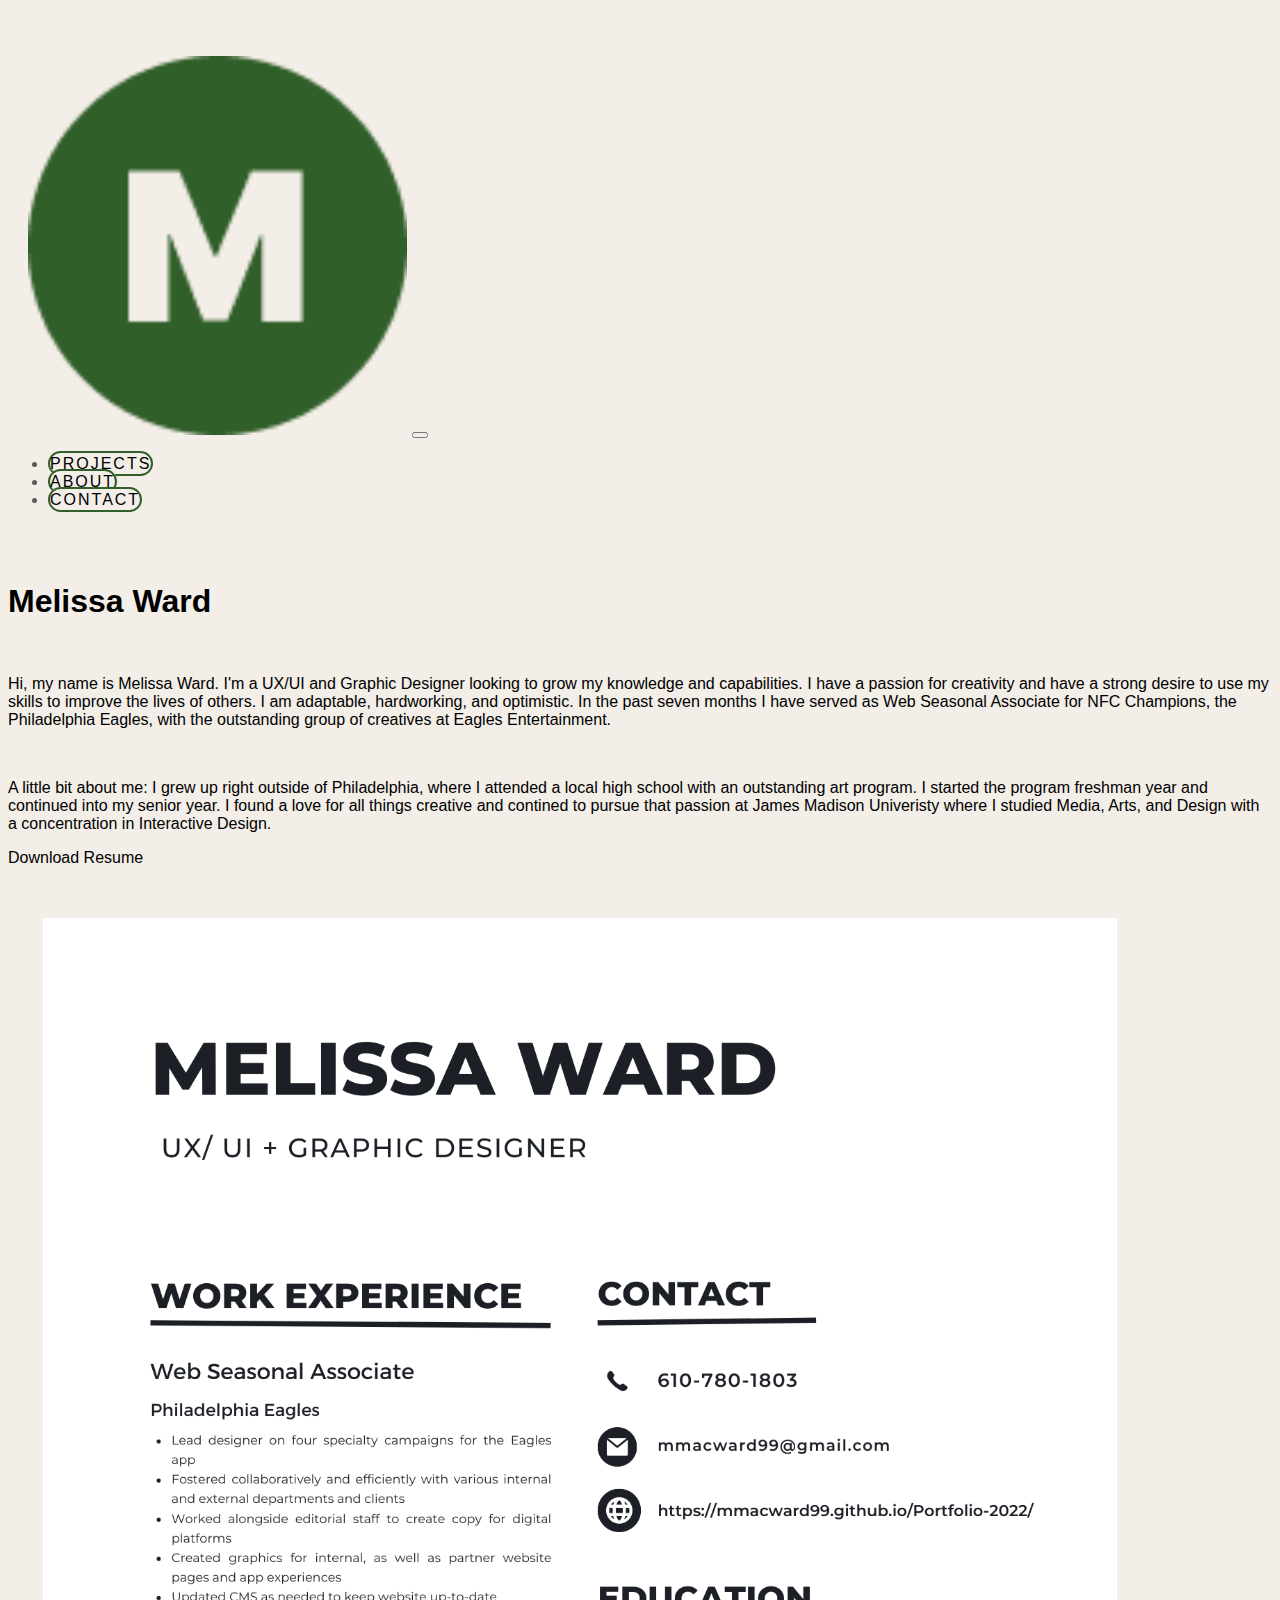
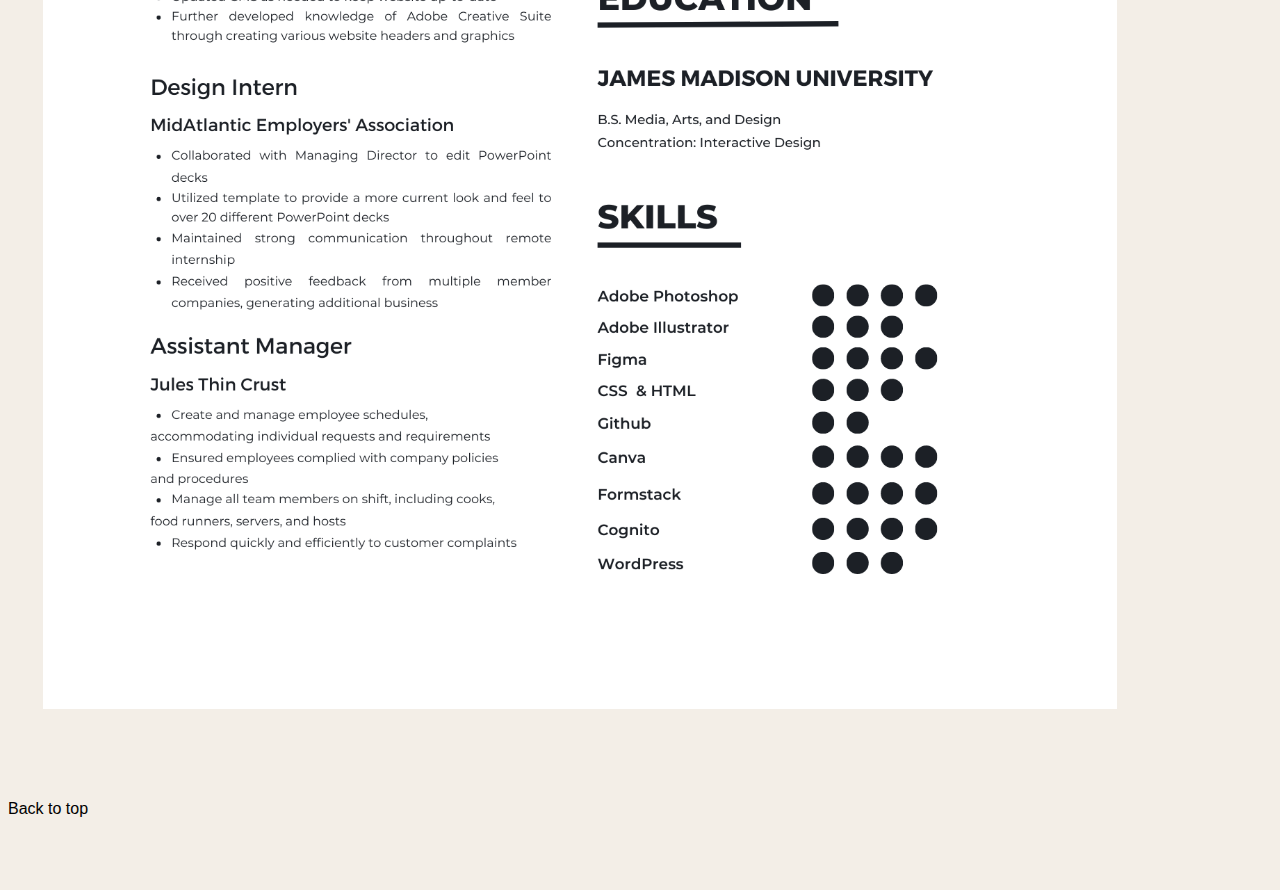
==== about.html @ e7a7a316 "files" ====
<!doctype html>
<html lang="en">
  <head>
    <meta charset="utf-8">
    <meta name="viewport" content="width=device-width, initial-scale=1">
    <meta name="description" content="">
    <meta name="author" content="Mark Otto, Jacob Thornton, and Bootstrap contributors">
    <meta name="generator" content="Hugo 0.84.0">
    <title>About</title>
    <link rel="icon" type="image/png" href="images/Logo.png">
    <link rel="canonical" href="https://getbootstrap.com/docs/5.0/examples/carousel/">

    

    <!-- Bootstrap core CSS -->
    <link href="https://cdn.jsdelivr.net/npm/bootstrap@5.2.2/dist/css/bootstrap.min.css" rel="stylesheet" integrity="sha384-Zenh87qX5JnK2Jl0vWa8Ck2rdkQ2Bzep5IDxbcnCeuOxjzrPF/et3URy9Bv1WTRi" crossorigin="anonymous">
    <style>
      .bd-placeholder-img {
        font-size: 1.125rem;
        text-anchor: middle;
        -webkit-user-select: none;
        -moz-user-select: none;
        user-select: none;
      }

      @media (min-width: 768px) {
        .bd-placeholder-img-lg {
          font-size: 3.5rem;
        }
      }
    </style>

    
    <!-- Custom styles for this template -->
    <link href="./css/carousel.css" rel="stylesheet">
    <link href="./css/carousel.rtl.css" rel="stylesheet">
    <link href="./css/style.css" rel="stylesheet">
  </head>
  <body>
    
    <header>
        <nav class="navbar navbar-expand-md fixed-top">
          <div class="container-fluid">
            <a class="navbar-brand" href="index.html"><img class="logo" src="./images/Logo.png" alt="Logo" width="30%"></a>
            <button class="navbar-toggler" type="button" data-bs-toggle="collapse" data-bs-target="#navbarCollapse" aria-controls="navbarCollapse" aria-expanded="false" aria-label="Toggle navigation">
              <span class="navbar-toggler-icon"></span>
            </button>
            <div class="collapse navbar-collapse" id="navbarCollapse">
              <ul class="navbar-nav me-auto mb-2 mb-md-0">
                <li class="nav-item">
                  <a class="nav-link" aria-current="page" href="index.html">PROJECTS</a>
                </li>
                <li class="nav-item">
                  <a class="nav-link" href="about.html">ABOUT</a>
                </li>
                <li class="nav-item">
                  <a class="nav-link" href="index.html" tabindex="-1" aria-disabled="true">CONTACT</a>
                </li>
              </ul>
            </div>
          </div>
        </nav>
      </header>

<main class="fade-in">

  <!-- About Section
  ================================================== -->
  <!-- Wrap the rest of the page in another container to center all the content. -->

  <div class="container about">
<div class="row">
    <div class="col-lg-12">
        <br>
        <br>
        <h1>Melissa Ward</h1>
        <br>
        <p>Hi, my name is Melissa Ward. I'm a UX/UI and Graphic Designer looking to grow my knowledge and capabilities. I have a passion for creativity and have a strong desire to use my skills to improve the lives of others. I am adaptable, hardworking, and optimistic. In the past seven months I have served as Web Seasonal Associate for NFC Champions, the Philadelphia Eagles, with the outstanding group of creatives at Eagles Entertainment.</p>
        <br>
        <p>A little bit about me: I grew up right outside of Philadelphia, where I attended a local high school with an outstanding art program. I started the program freshman year and continued into my senior year. I found a love for all things creative and contined to pursue that passion at James Madison Univeristy where I studied Media, Arts, and Design with a concentration in Interactive Design.</p>
    </div> <!-- end column -->
</div> <!-- end row -->

<div class="row">
    <div class="download">
        <p><a href="documents/resume_2_7.pdf" download="melissa_ward">Download Resume<i class="fa-solid fa-circle-down"></i></a></p>
      </div> <!--end download-->
    <div class="col-lg-12">
        <img class="resume" src="./images/melissa_white_resume.png" alt="Resume" width="85%">
    </div> <!-- end column -->
</div> <!-- end row -->
<br>
<br>
    
  </div><!-- /.container -->


  <!-- FOOTER -->
  <footer class="container">
    <p class="float-end"><a href="#">Back to top</a></p>
  </footer>
</main>


    <script src="../assets/dist/js/bootstrap.bundle.min.js"></script>
    <script src="./js/main.js"></script>

      
  </body>
</html>
---- css/carousel.css ----
/* GLOBAL STYLES
-------------------------------------------------- */
/* Padding below the footer and lighter body text */

body {
  padding-top: 3rem;
  padding-bottom: 3rem;
  color: #5a5a5a;
}


/* CUSTOMIZE THE CAROUSEL
-------------------------------------------------- */

/* Carousel base class */
.carousel {
  margin-bottom: 4rem;
}
/* Since positioning the image, we need to help out the caption */
.carousel-caption {
  bottom: 3rem;
  z-index: 10;
}

/* Declare heights because of positioning of img element */
.carousel-item {
  height: 32rem;
}
.carousel-item > img {
  position: absolute;
  top: 0;
  left: 0;
  min-width: 100%;
  height: 32rem;
}


/* MARKETING CONTENT
-------------------------------------------------- */

/* Center align the text within the three columns below the carousel */
.marketing .col-lg-4 {
  margin-bottom: 1.5rem;
  text-align: center;
}
.marketing h2 {
  font-weight: 400;
}
/* rtl:begin:ignore */
.marketing .col-lg-4 p {
  margin-right: .75rem;
  margin-left: .75rem;
}
/* rtl:end:ignore */


/* Featurettes
------------------------- */

.featurette-divider {
  margin: 5rem 0; /* Space out the Bootstrap <hr> more */
}

/* Thin out the marketing headings */
.featurette-heading {
  font-weight: 300;
  line-height: 1;
  /* rtl:remove */
  letter-spacing: -.05rem;
}


/* RESPONSIVE CSS
-------------------------------------------------- */

@media (min-width: 40em) {
  /* Bump up size of carousel content */
  .carousel-caption p {
    margin-bottom: 1.25rem;
    font-size: 1.25rem;
    line-height: 1.4;
  }

  .featurette-heading {
    font-size: 50px;
  }
}

@media (min-width: 62em) {
  .featurette-heading {
    margin-top: 7rem;
  }
}
---- css/carousel.rtl.css ----
/* GLOBAL STYLES
-------------------------------------------------- */
/* Padding below the footer and lighter body text */

body {
  padding-top: 3rem;
  padding-bottom: 3rem;
  color: #5a5a5a;
}


/* CUSTOMIZE THE CAROUSEL
-------------------------------------------------- */

/* Carousel base class */
.carousel {
  margin-bottom: 4rem;
}
/* Since positioning the image, we need to help out the caption */
.carousel-caption {
  bottom: 3rem;
  z-index: 10;
}

/* Declare heights because of positioning of img element */
.carousel-item {
  height: 32rem;
}
.carousel-item > img {
  position: absolute;
  top: 0;
  right: 0;
  min-width: 100%;
  height: 32rem;
}


/* MARKETING CONTENT
-------------------------------------------------- */

/* Center align the text within the three columns below the carousel */
.marketing .col-lg-4 {
  margin-bottom: 1.5rem;
  text-align: center;
}
.marketing h2 {
  font-weight: 400;
}
.marketing .col-lg-4 p {
  margin-right: .75rem;
  margin-left: .75rem;
}


/* Featurettes
------------------------- */

.featurette-divider {
  margin: 5rem 0; /* Space out the Bootstrap <hr> more */
}

/* Thin out the marketing headings */
.featurette-heading {
  font-weight: 300;
  line-height: 1;
}


/* RESPONSIVE CSS
-------------------------------------------------- */

@media (min-width: 40em) {
  /* Bump up size of carousel content */
  .carousel-caption p {
    margin-bottom: 1.25rem;
    font-size: 1.25rem;
    line-height: 1.4;
  }

  .featurette-heading {
    font-size: 50px;
  }
}

@media (min-width: 62em) {
  .featurette-heading {
    margin-top: 7rem;
  }
}
---- css/style.css ----
a:link {
  color: #000000;
}

a {
  color: #000000;
  text-decoration: none;
}

a:hover {
  color: #254F7B;
}

.navbar {
  background-color: #F3EEE7;
  font-family: "Plus Jakarta Sans", sans-serif;
}

.nav-link:hover {
  background-color: #315F2A;
  color: #F3EEE7;
  border-width: 2px;
}

.nav-link {
  border: solid;
  border-color: #315F2A;
  border-width: 2px;
  border-radius: 30px;
  padding-top: 2px;
  padding-bottom: 2px;
  letter-spacing: 2px;
  background-color: #F3EEE7;
  color: #315F2A;
}

main {
  background-color: #F3EEE7;
  color: #000000;
  font-family: "Plus Jakarta Sans", sans-serif;
}

body {
  background-color: #F3EEE7;
}

li {
  margin-right: 100px;
}

.logo {
  margin-left: 20px;
}

.skill {
  letter-spacing: 5px;
  text-decoration: none;
  font-weight: 400;
}

.title {
  color: #BC403A;
}

.arrow {
  margin-top: 50px;
  text-align: center;
}

.resume {
  align-items: center;
  padding: 35px;
}

.download {
  text-align: left;
}

.box {
  background-color: #BC403A;
  width: 100%;
  padding: 25px;
  color: #F3EEE7;
  text-align: left;
}

.landing {
  text-align: center;
  padding-bottom: 35px;
  color: #254F7B;
}

p {
  font-weight: 200;
}

h1 {
  font-weight: 600;
}

h3 {
  font-weight: 600;
}

.fade-in {
  -webkit-animation: fade-in 1s cubic-bezier(0.39, 0.575, 0.565, 1) both;
  animation: fade-in 1s cubic-bezier(0.39, 0.575, 0.565, 1) both;
}

@-webkit-keyframes fade-in {
  0% {
    opacity: 0;
  }
  100% {
    opacity: 1;
  }
}
@keyframes fade-in {
  0% {
    opacity: 0;
  }
  100% {
    opacity: 1;
  }
}
.arrow {
  -webkit-animation-play-state: running;
          animation-play-state: running;
}/*# sourceMappingURL=style.css.map */
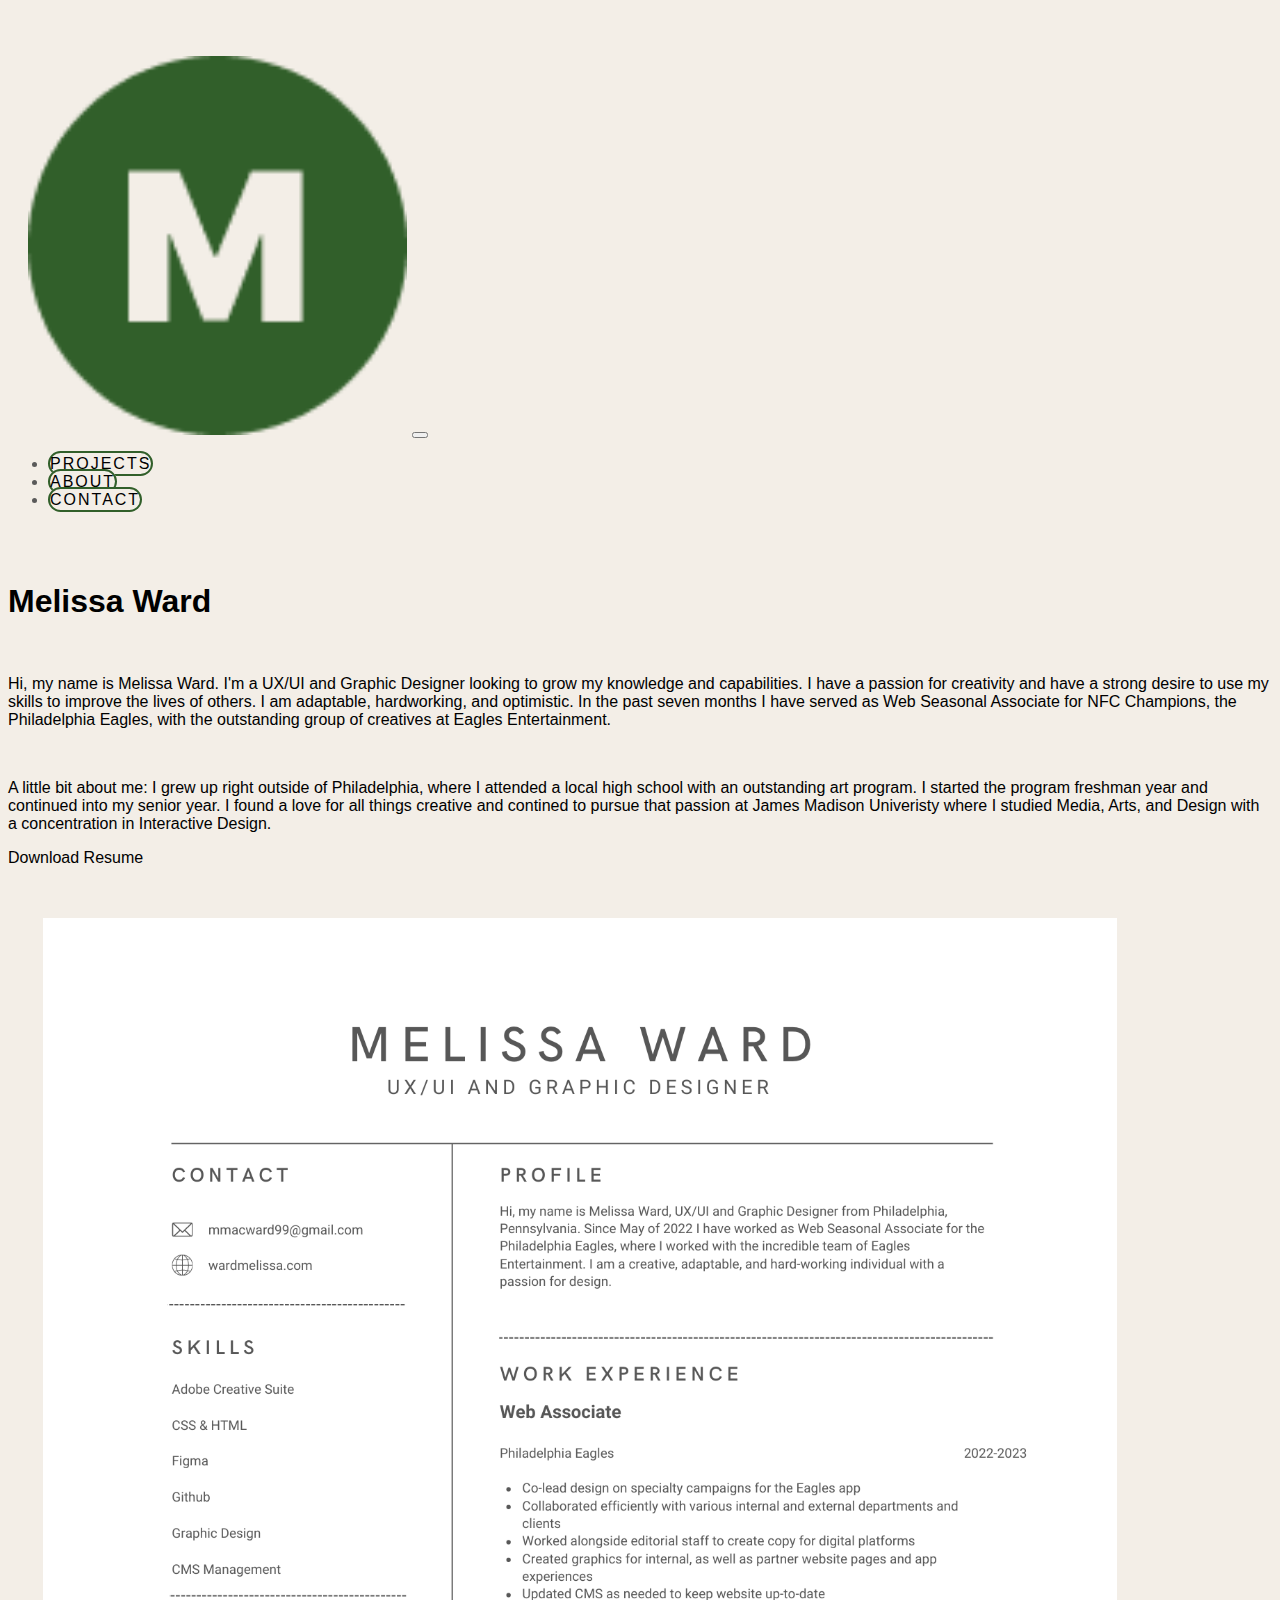
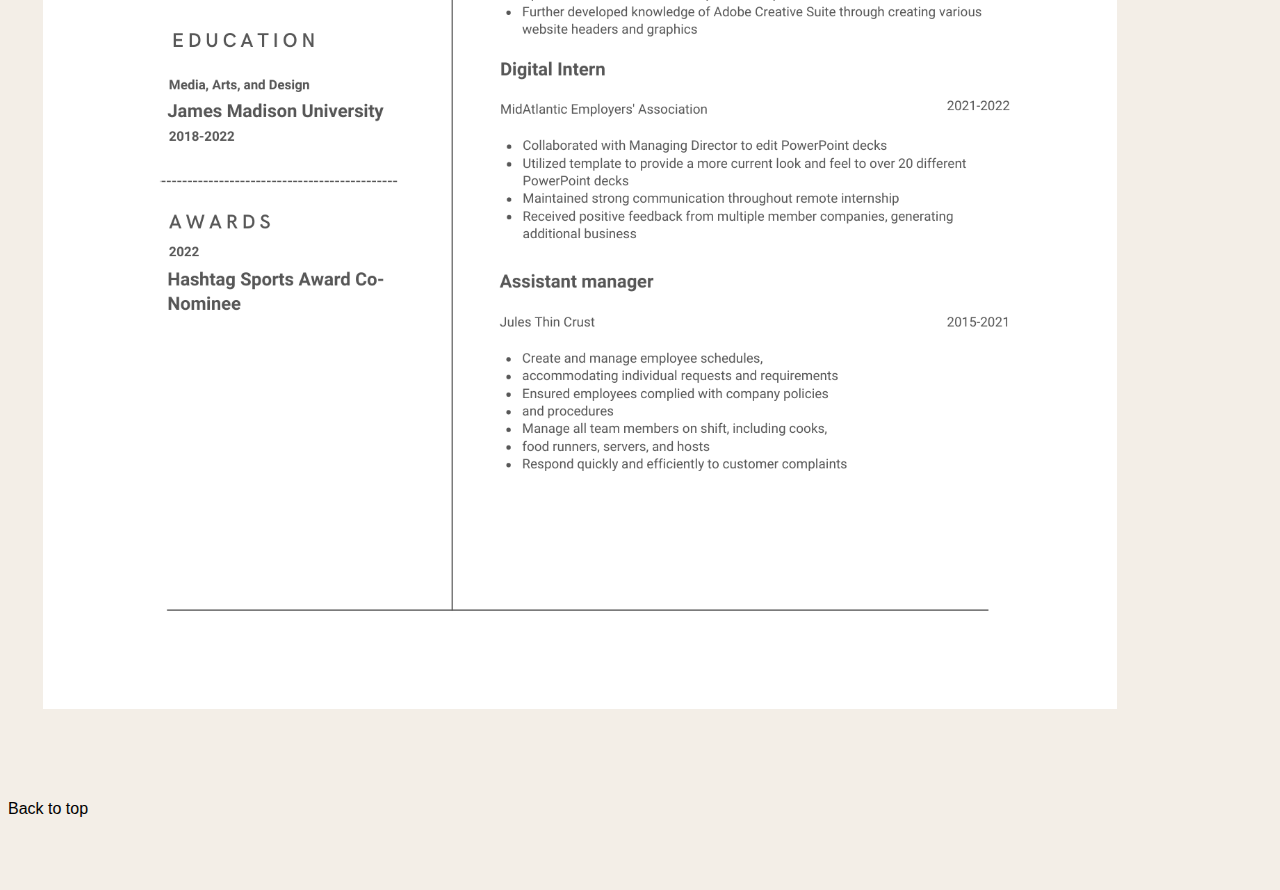
==== commit 358ea94e: "resume" ====
--- a/about.html
+++ b/about.html
@@ -83,10 +83,10 @@
 
 <div class="row">
     <div class="download">
-        <p><a href="documents/resume_2_7.pdf" download="melissa_ward">Download Resume<i class="fa-solid fa-circle-down"></i></a></p>
+        <p><a href="documents/resume.pdf" download="melissa_ward">Download Resume<i class="fa-solid fa-circle-down"></i></a></p>
       </div> <!--end download-->
     <div class="col-lg-12">
-        <img class="resume" src="./images/melissa_white_resume.png" alt="Resume" width="85%">
+        <img class="resume" src="./images/resume.png" alt="Resume" width="85%">
     </div> <!-- end column -->
 </div> <!-- end row -->
 <br>
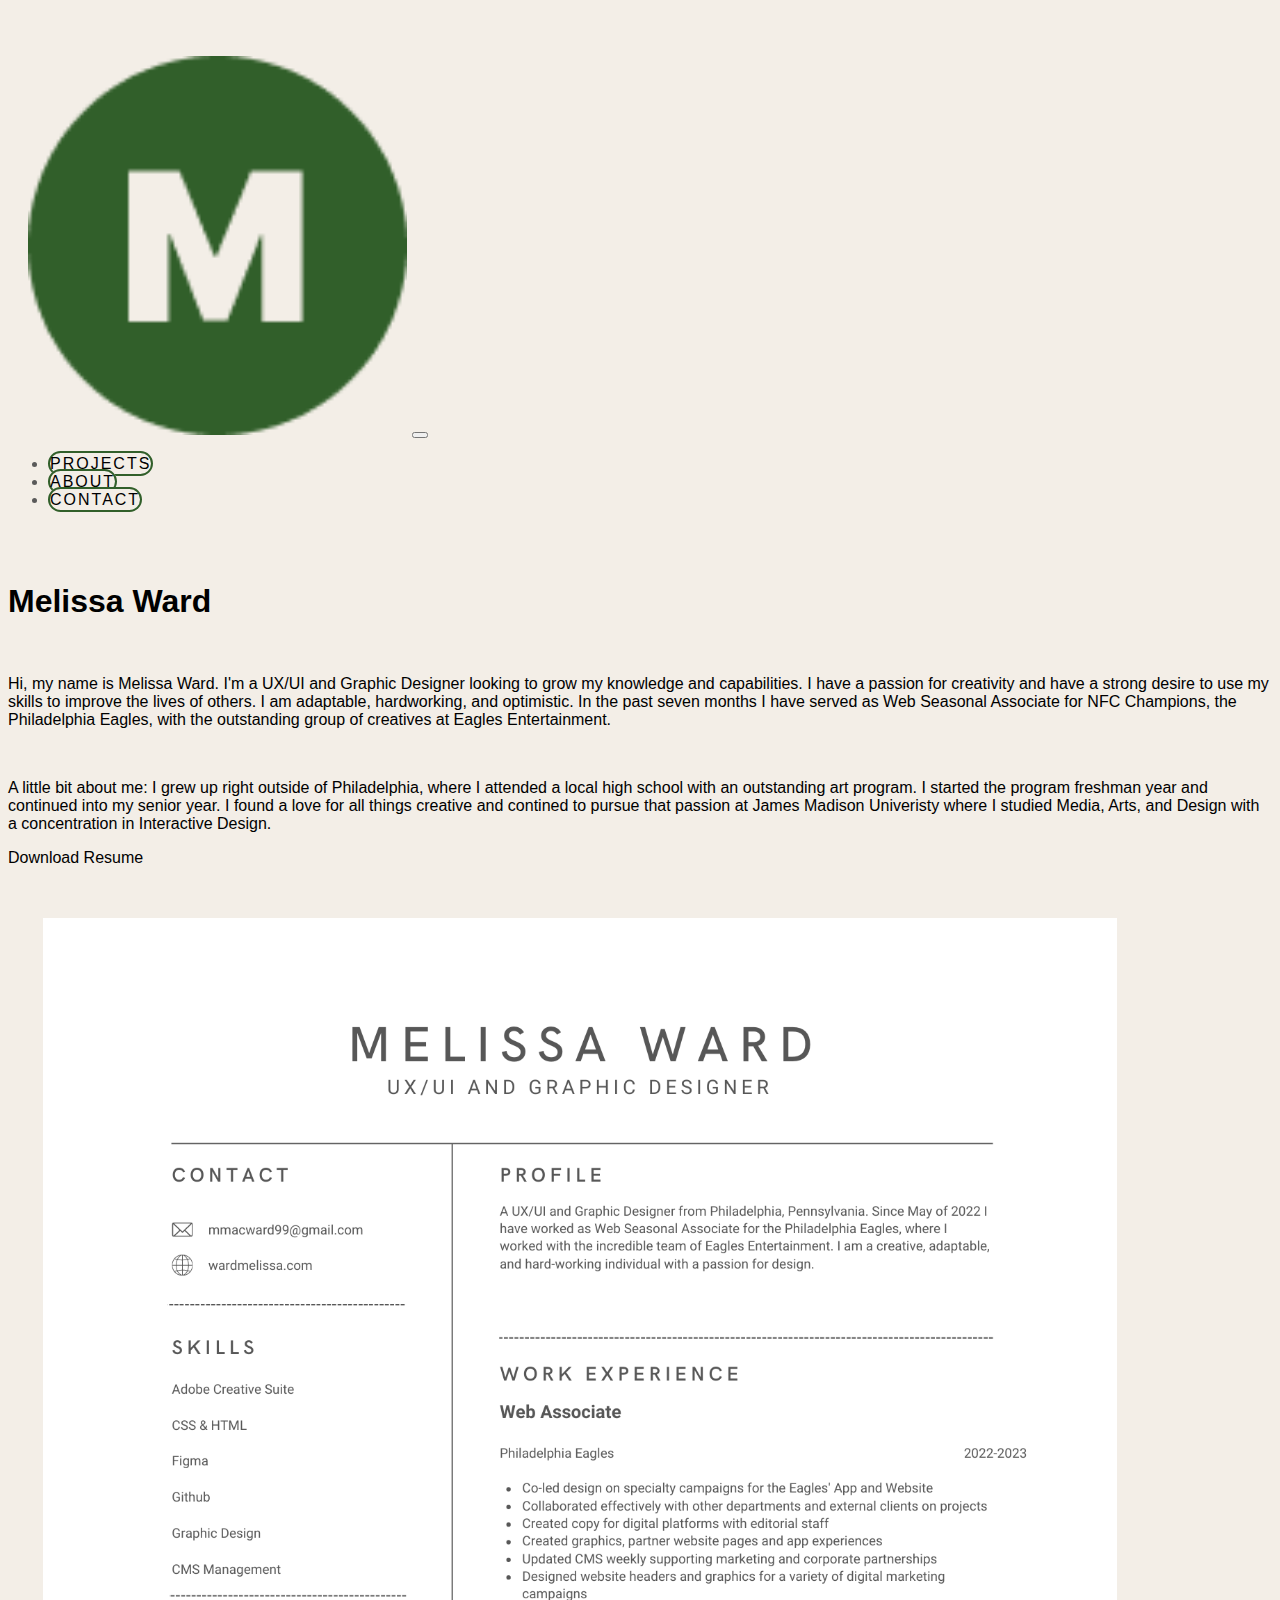
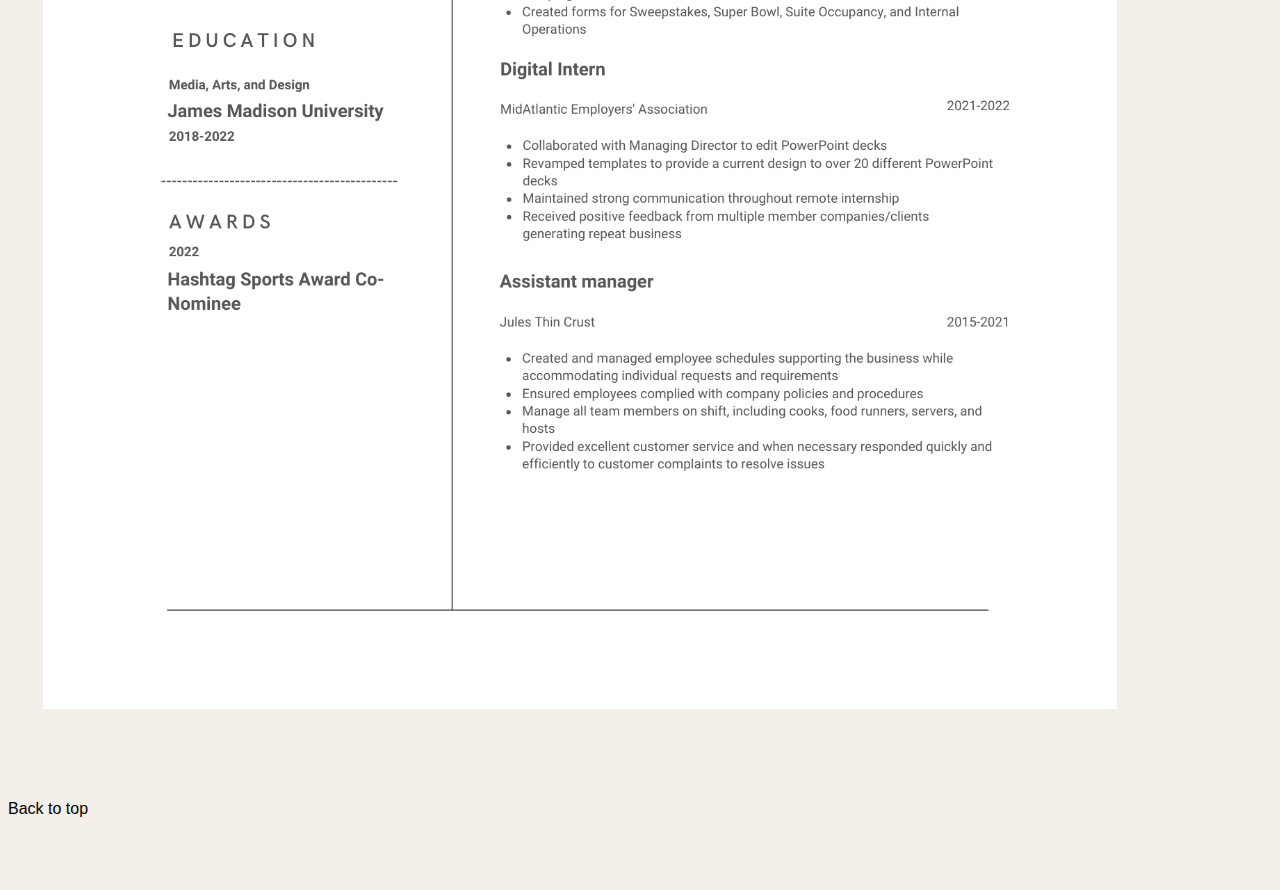
==== commit d73722fa: "resume edited" ====
--- a/about.html
+++ b/about.html
@@ -83,10 +83,10 @@
 
 <div class="row">
     <div class="download">
-        <p><a href="documents/resume.pdf" download="melissa_ward">Download Resume<i class="fa-solid fa-circle-down"></i></a></p>
+        <p><a href="documents/Melissa Ward Resume 23.pdf" download="melissa_ward">Download Resume<i class="fa-solid fa-circle-down"></i></a></p>
       </div> <!--end download-->
     <div class="col-lg-12">
-        <img class="resume" src="./images/resume.png" alt="Resume" width="85%">
+        <img class="resume" src="./images/Melissa Ward Resume 23.png" alt="Resume" width="85%">
     </div> <!-- end column -->
 </div> <!-- end row -->
 <br>
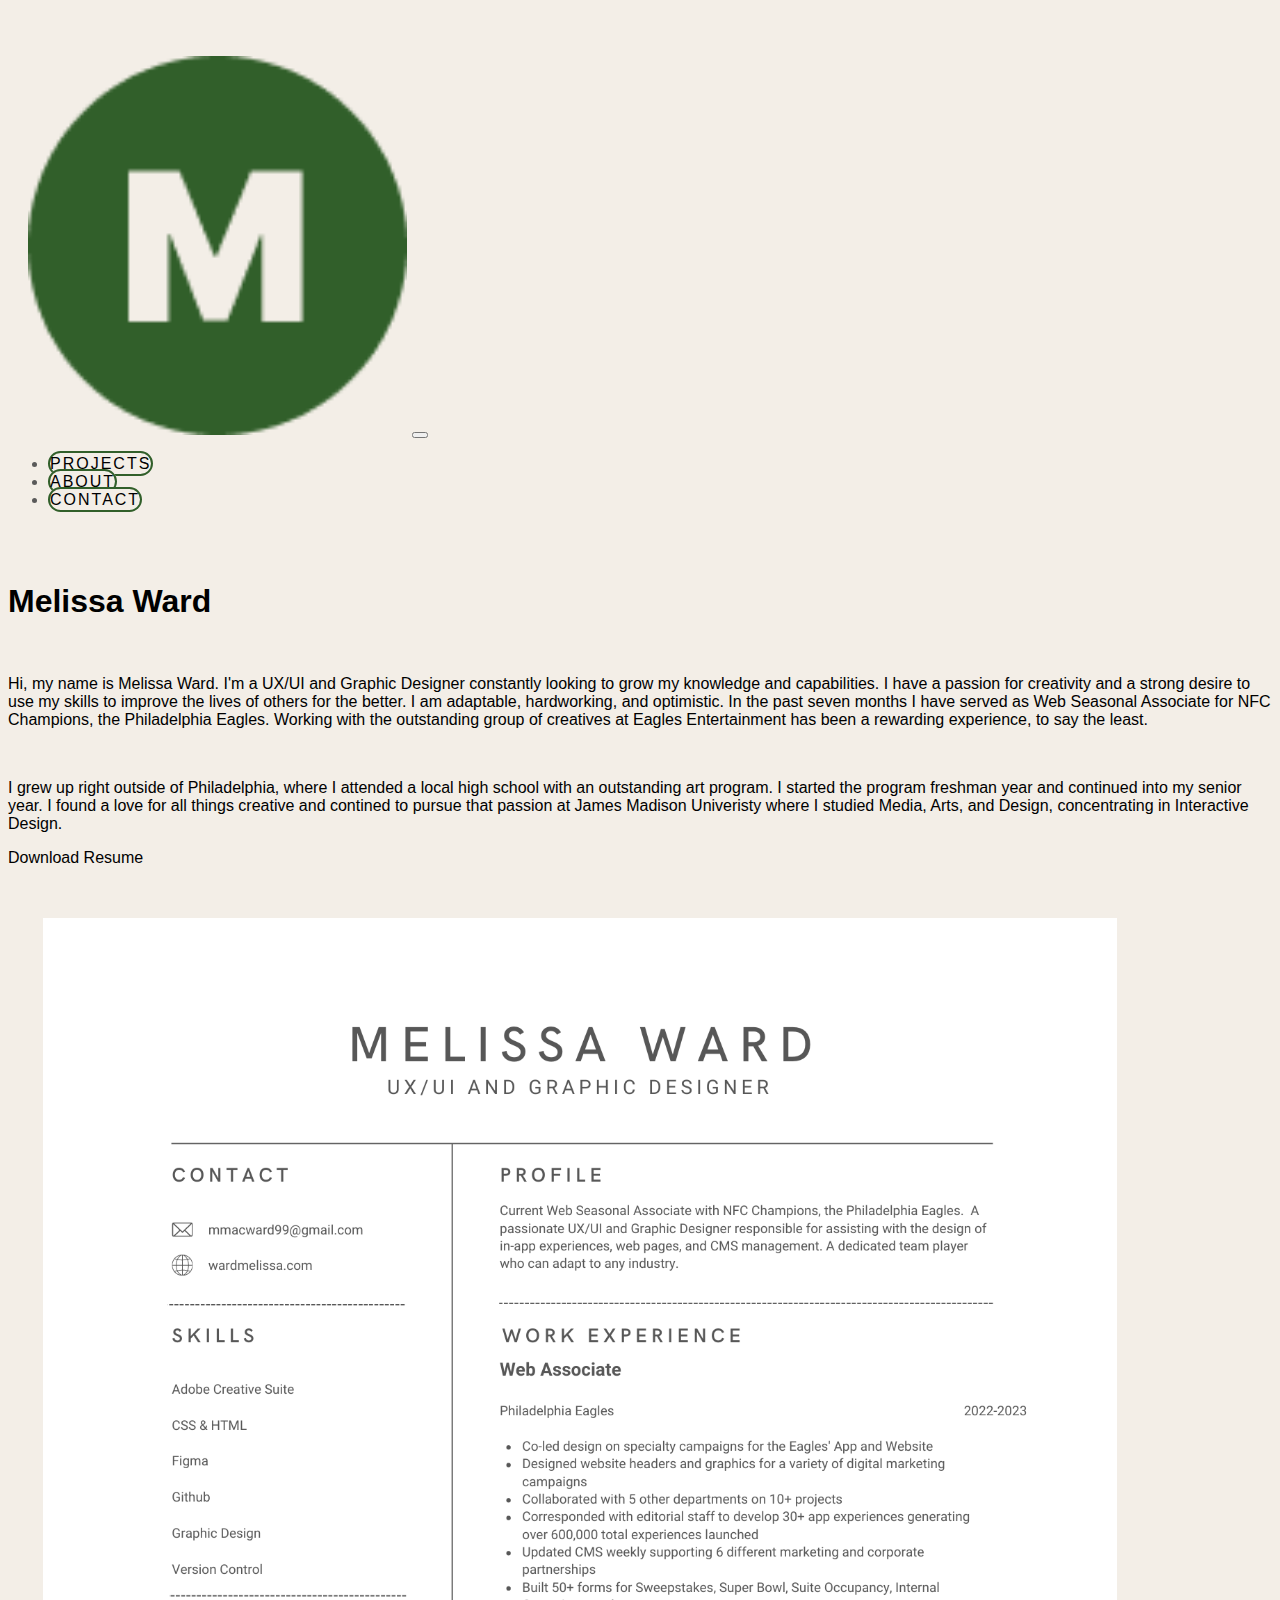
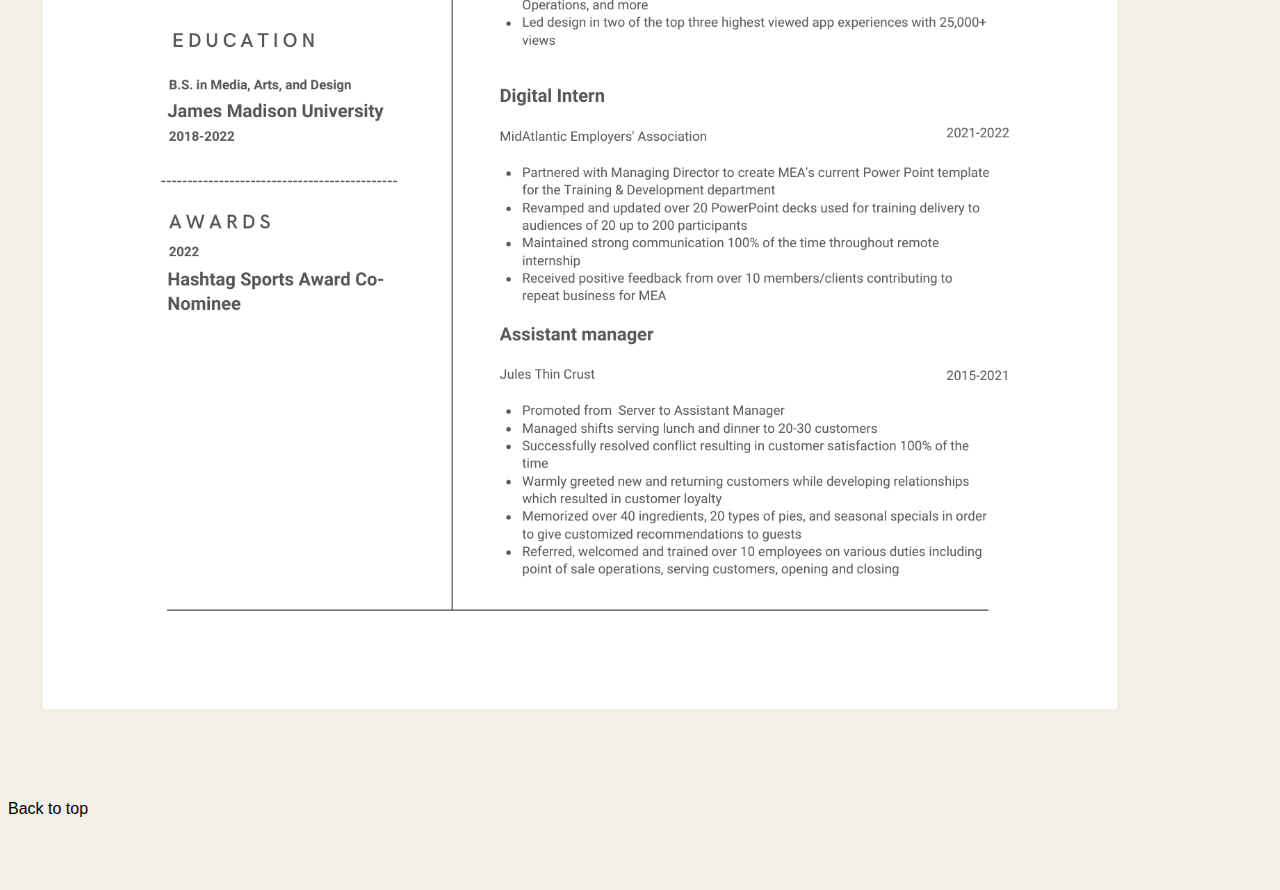
==== commit dc669f38: "changes" ====
--- a/about.html
+++ b/about.html
@@ -7,7 +7,7 @@
     <meta name="author" content="Mark Otto, Jacob Thornton, and Bootstrap contributors">
     <meta name="generator" content="Hugo 0.84.0">
     <title>About</title>
-    <link rel="icon" type="image/png" href="images/Logo.png">
+    <link rel="icon" type="image/png" href="./images/logologo.png">
     <link rel="canonical" href="https://getbootstrap.com/docs/5.0/examples/carousel/">
 
     
@@ -41,7 +41,7 @@
     <header>
         <nav class="navbar navbar-expand-md fixed-top">
           <div class="container-fluid">
-            <a class="navbar-brand" href="index.html"><img class="logo" src="./images/Logo.png" alt="Logo" width="30%"></a>
+            <a class="navbar-brand" href="index.html"><img class="logo" src="./images/logologo.png" alt="Logo" width="30%"></a>
             <button class="navbar-toggler" type="button" data-bs-toggle="collapse" data-bs-target="#navbarCollapse" aria-controls="navbarCollapse" aria-expanded="false" aria-label="Toggle navigation">
               <span class="navbar-toggler-icon"></span>
             </button>
@@ -75,18 +75,18 @@
         <br>
         <h1>Melissa Ward</h1>
         <br>
-        <p>Hi, my name is Melissa Ward. I'm a UX/UI and Graphic Designer looking to grow my knowledge and capabilities. I have a passion for creativity and have a strong desire to use my skills to improve the lives of others. I am adaptable, hardworking, and optimistic. In the past seven months I have served as Web Seasonal Associate for NFC Champions, the Philadelphia Eagles, with the outstanding group of creatives at Eagles Entertainment.</p>
+        <p>Hi, my name is Melissa Ward. I'm a UX/UI and Graphic Designer constantly looking to grow my knowledge and capabilities. I have a passion for creativity and a strong desire to use my skills to improve the lives of others for the better. I am adaptable, hardworking, and optimistic. In the past seven months I have served as Web Seasonal Associate for NFC Champions, the Philadelphia Eagles. Working with the outstanding group of creatives at Eagles Entertainment has been a rewarding experience, to say the least.</p>
         <br>
-        <p>A little bit about me: I grew up right outside of Philadelphia, where I attended a local high school with an outstanding art program. I started the program freshman year and continued into my senior year. I found a love for all things creative and contined to pursue that passion at James Madison Univeristy where I studied Media, Arts, and Design with a concentration in Interactive Design.</p>
+        <p>I grew up right outside of Philadelphia, where I attended a local high school with an outstanding art program. I started the program freshman year and continued into my senior year. I found a love for all things creative and contined to pursue that passion at James Madison Univeristy where I studied Media, Arts, and Design, concentrating in Interactive Design.</p>
     </div> <!-- end column -->
 </div> <!-- end row -->
 
 <div class="row">
     <div class="download">
-        <p><a href="documents/Melissa Ward Resume 23.pdf" download="melissa_ward">Download Resume<i class="fa-solid fa-circle-down"></i></a></p>
+        <p><a href="documents/resume.pdf" download="melissa_ward">Download Resume<i class="fa-solid fa-circle-down"></i></a></p>
       </div> <!--end download-->
     <div class="col-lg-12">
-        <img class="resume" src="./images/Melissa Ward Resume 23.png" alt="Resume" width="85%">
+        <img class="resume" src="./images/resume.png" alt="Resume" width="85%">
     </div> <!-- end column -->
 </div> <!-- end row -->
 <br>
--- a/css/style.css
+++ b/css/style.css
@@ -126,4 +126,27 @@
 .arrow {
   -webkit-animation-play-state: running;
           animation-play-state: running;
+}
+
+.btn-primary {
+  border: solid;
+  border-color: #315F2A;
+  border-width: 2px;
+  border-radius: 30px;
+  padding-top: 2px;
+  padding-bottom: 2px;
+  letter-spacing: 2px;
+  background-color: #F3EEE7;
+  color: #315F2A;
+  --bs-btn-active-bg: #315F2A;
+  --bs-btn-active-color: #F3EEE7;
+  --bs-btn-active-border-color: #315F2A;
+}
+
+.btn-primary:hover {
+  background-color: #315F2A;
+  color: #F3EEE7;
+  border-width: 2px;
+  border: solid;
+  border-color: #315F2A;
 }/*# sourceMappingURL=style.css.map */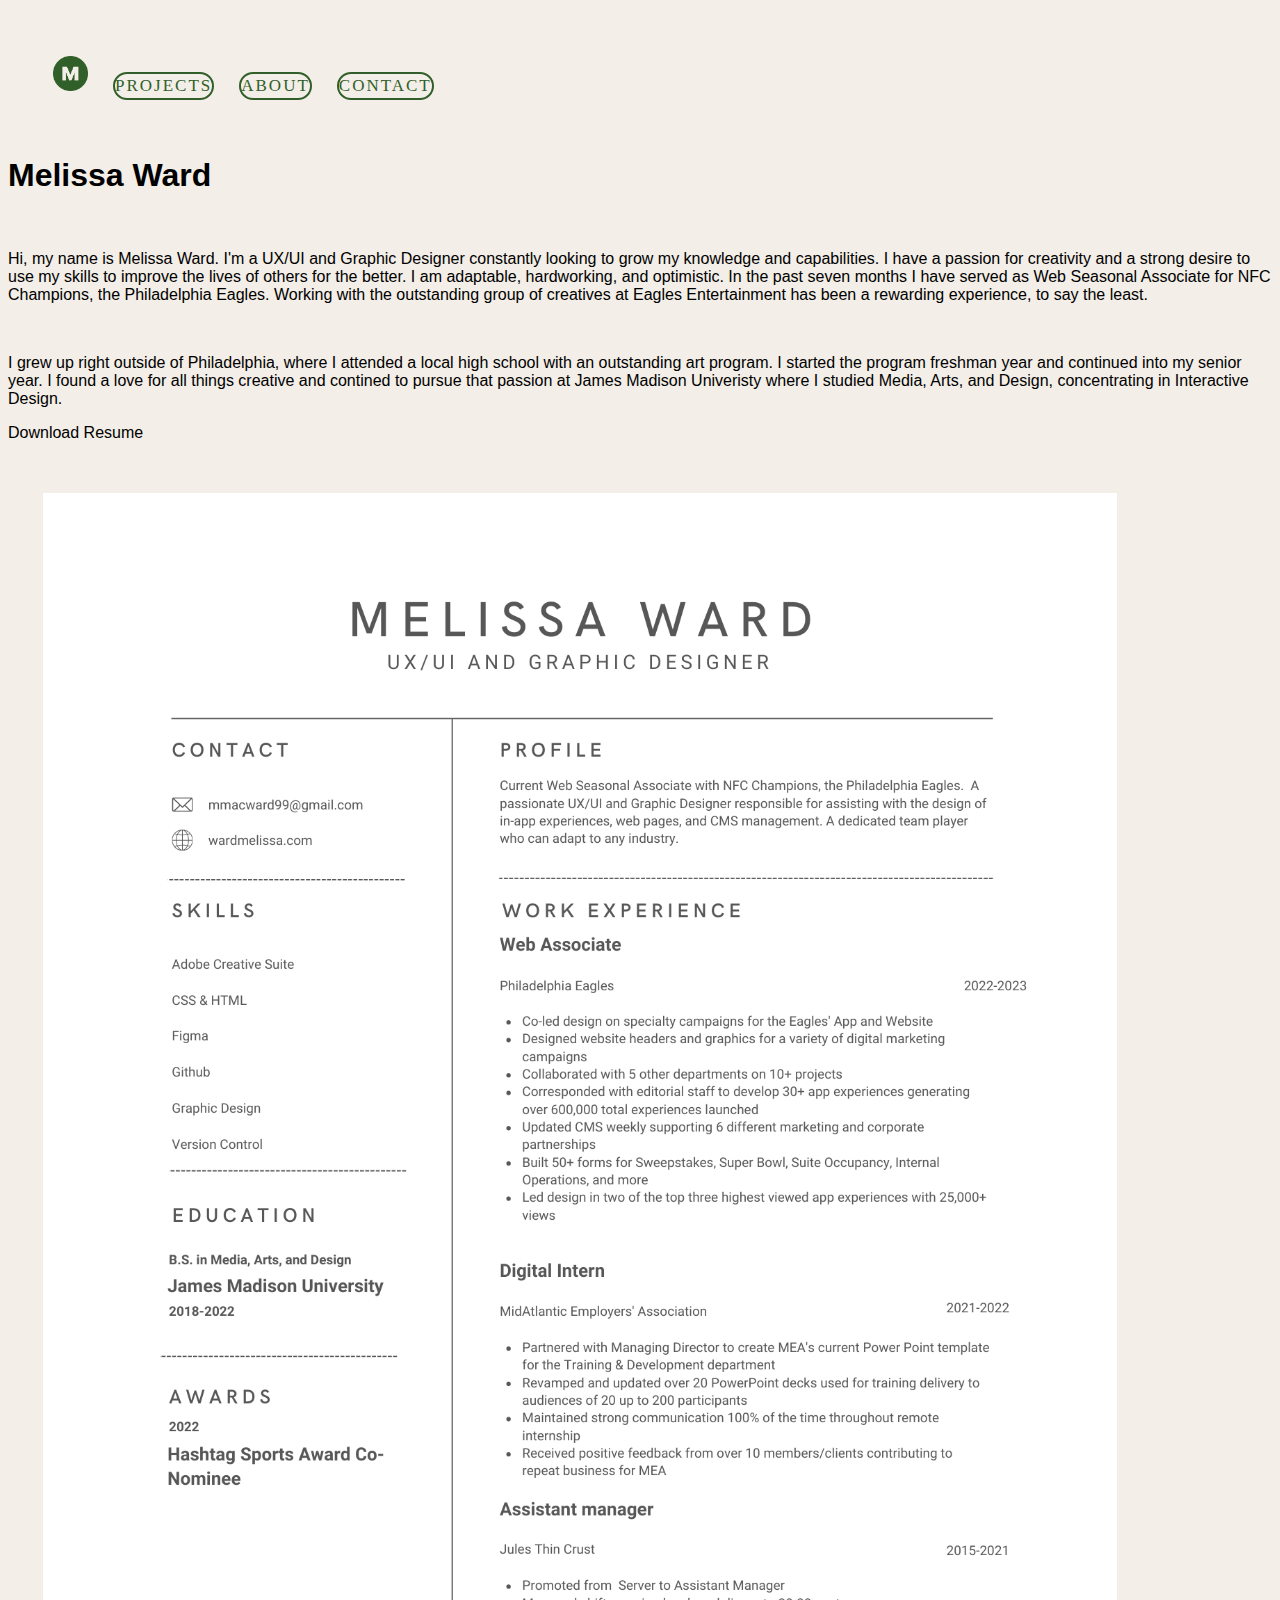
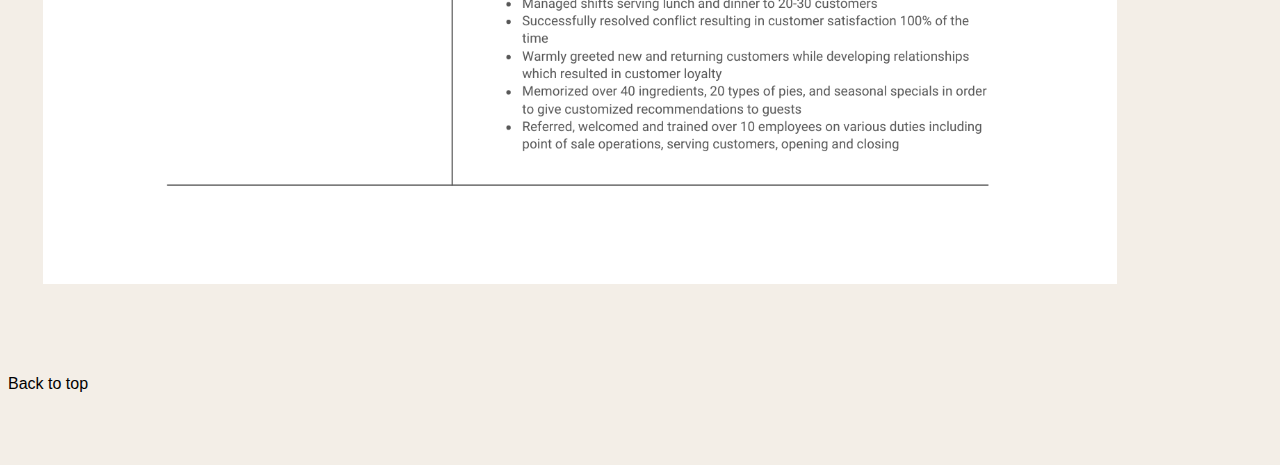
==== commit 22a679c0: "spacing" ====
--- a/about.html
+++ b/about.html
@@ -39,28 +39,18 @@
   <body>
     
     <header>
-        <nav class="navbar navbar-expand-md fixed-top">
-          <div class="container-fluid">
-            <a class="navbar-brand" href="index.html"><img class="logo" src="./images/logologo.png" alt="Logo" width="30%"></a>
-            <button class="navbar-toggler" type="button" data-bs-toggle="collapse" data-bs-target="#navbarCollapse" aria-controls="navbarCollapse" aria-expanded="false" aria-label="Toggle navigation">
-              <span class="navbar-toggler-icon"></span>
-            </button>
-            <div class="collapse navbar-collapse" id="navbarCollapse">
-              <ul class="navbar-nav me-auto mb-2 mb-md-0">
-                <li class="nav-item">
-                  <a class="nav-link" aria-current="page" href="index.html">PROJECTS</a>
-                </li>
-                <li class="nav-item">
-                  <a class="nav-link" href="about.html">ABOUT</a>
-                </li>
-                <li class="nav-item">
-                  <a class="nav-link" href="index.html" tabindex="-1" aria-disabled="true">CONTACT</a>
-                </li>
-              </ul>
-            </div>
-          </div>
-        </nav>
-      </header>
+      <div class="topnav" id="myTopnav">
+        <a class="navbar-brand" href="index.html"><img class="logo" src="./images/logologo.png" alt="Logo"></a>
+        <ul>
+        <a href="index.html" button class="btn btn-primary">PROJECTS</a>
+       <a href="about.html" button class="btn btn-primary">ABOUT</a>
+       <a href="contact.html" button class="btn btn-primary">CONTACT</a>
+      </ul>
+        <a href="javascript:void(0);" class="icon" onclick="myFunction()">
+          <i class="fa fa-bars"></i>
+        </a>
+      </div>
+    </header>
 
 <main class="fade-in">
 
--- a/css/style.css
+++ b/css/style.css
@@ -11,27 +11,41 @@
   color: #254F7B;
 }
 
-.navbar {
-  background-color: #F3EEE7;
-  font-family: "Plus Jakarta Sans", sans-serif;
-}
-
-.nav-link:hover {
-  background-color: #315F2A;
+.logo {
+  width: 35px;
+}
+
+/* Add a black background color to the top navigation */
+.topnav {
+  background-color: #F3EEE7;
+  overflow: hidden;
+}
+
+/* Style the links inside the navigation bar */
+.topnav a {
+  float: left;
+  display: block;
+  color: #315F2A;
+  text-align: center;
+  text-decoration: none;
+  font-size: 17px;
+  margin-left: 25px;
+}
+
+/* Change the color of links on hover */
+.topnav a:hover {
   color: #F3EEE7;
-  border-width: 2px;
-}
-
-.nav-link {
-  border: solid;
-  border-color: #315F2A;
-  border-width: 2px;
-  border-radius: 30px;
-  padding-top: 2px;
-  padding-bottom: 2px;
-  letter-spacing: 2px;
-  background-color: #F3EEE7;
-  color: #315F2A;
+}
+
+/* Add an active class to highlight the current page */
+.topnav a.active {
+  background-color: #04AA6D;
+  color: white;
+}
+
+/* Hide the link that should open and close the topnav on small screens */
+.topnav .icon {
+  display: none;
 }
 
 main {
@@ -141,6 +155,12 @@
   --bs-btn-active-bg: #315F2A;
   --bs-btn-active-color: #F3EEE7;
   --bs-btn-active-border-color: #315F2A;
+  --bs-btn-bg: #F3EEE7;
+  --bs-btn-border-color: #315F2A;
+  --bs-btn-hover-bg: #F3EEE7;
+  --bs-btn-hover-border-color: #315F2A;
+  --bs-btn-disabled-bg: #F3EEE7;
+  --bs-btn-disabled-border-color: #315F2A;
 }
 
 .btn-primary:hover {
@@ -149,4 +169,52 @@
   border-width: 2px;
   border: solid;
   border-color: #315F2A;
+}
+
+/* The "responsive" class is added to the topnav with JavaScript when the user clicks on the icon. This class makes the topnav look good on small screens (display the links vertically instead of horizontally) */
+@media screen and (max-width: 600px) {
+  .topnav.responsive {
+    position: relative;
+  }
+  .topnav.responsive a.icon {
+    position: absolute;
+  }
+  .topnav.responsive a {
+    float: left;
+    display: block;
+    text-align: left;
+  }
+  .topnav {
+    background-color: #F3EEE7;
+    overflow: hidden;
+  }
+  /* Style the links inside the navigation bar */
+  .topnav a {
+    float: left;
+    display: block;
+    color: #315F2A;
+    text-align: center;
+    text-decoration: none;
+    font-size: 13px;
+    margin-left: 10px;
+  }
+  /* Change the color of links on hover */
+  .topnav a:hover {
+    background-color: none;
+    color: #F3EEE7;
+  }
+  /* Add an active class to highlight the current page */
+  .topnav a.active {
+    background-color: #04AA6D;
+    color: white;
+  }
+  /* Hide the link that should open and close the topnav on small screens */
+  .topnav .icon {
+    display: none;
+  }
+  .logo {
+    width: 30px;
+    margin-bottom: 10px;
+    margin-right: 5px;
+  }
 }/*# sourceMappingURL=style.css.map */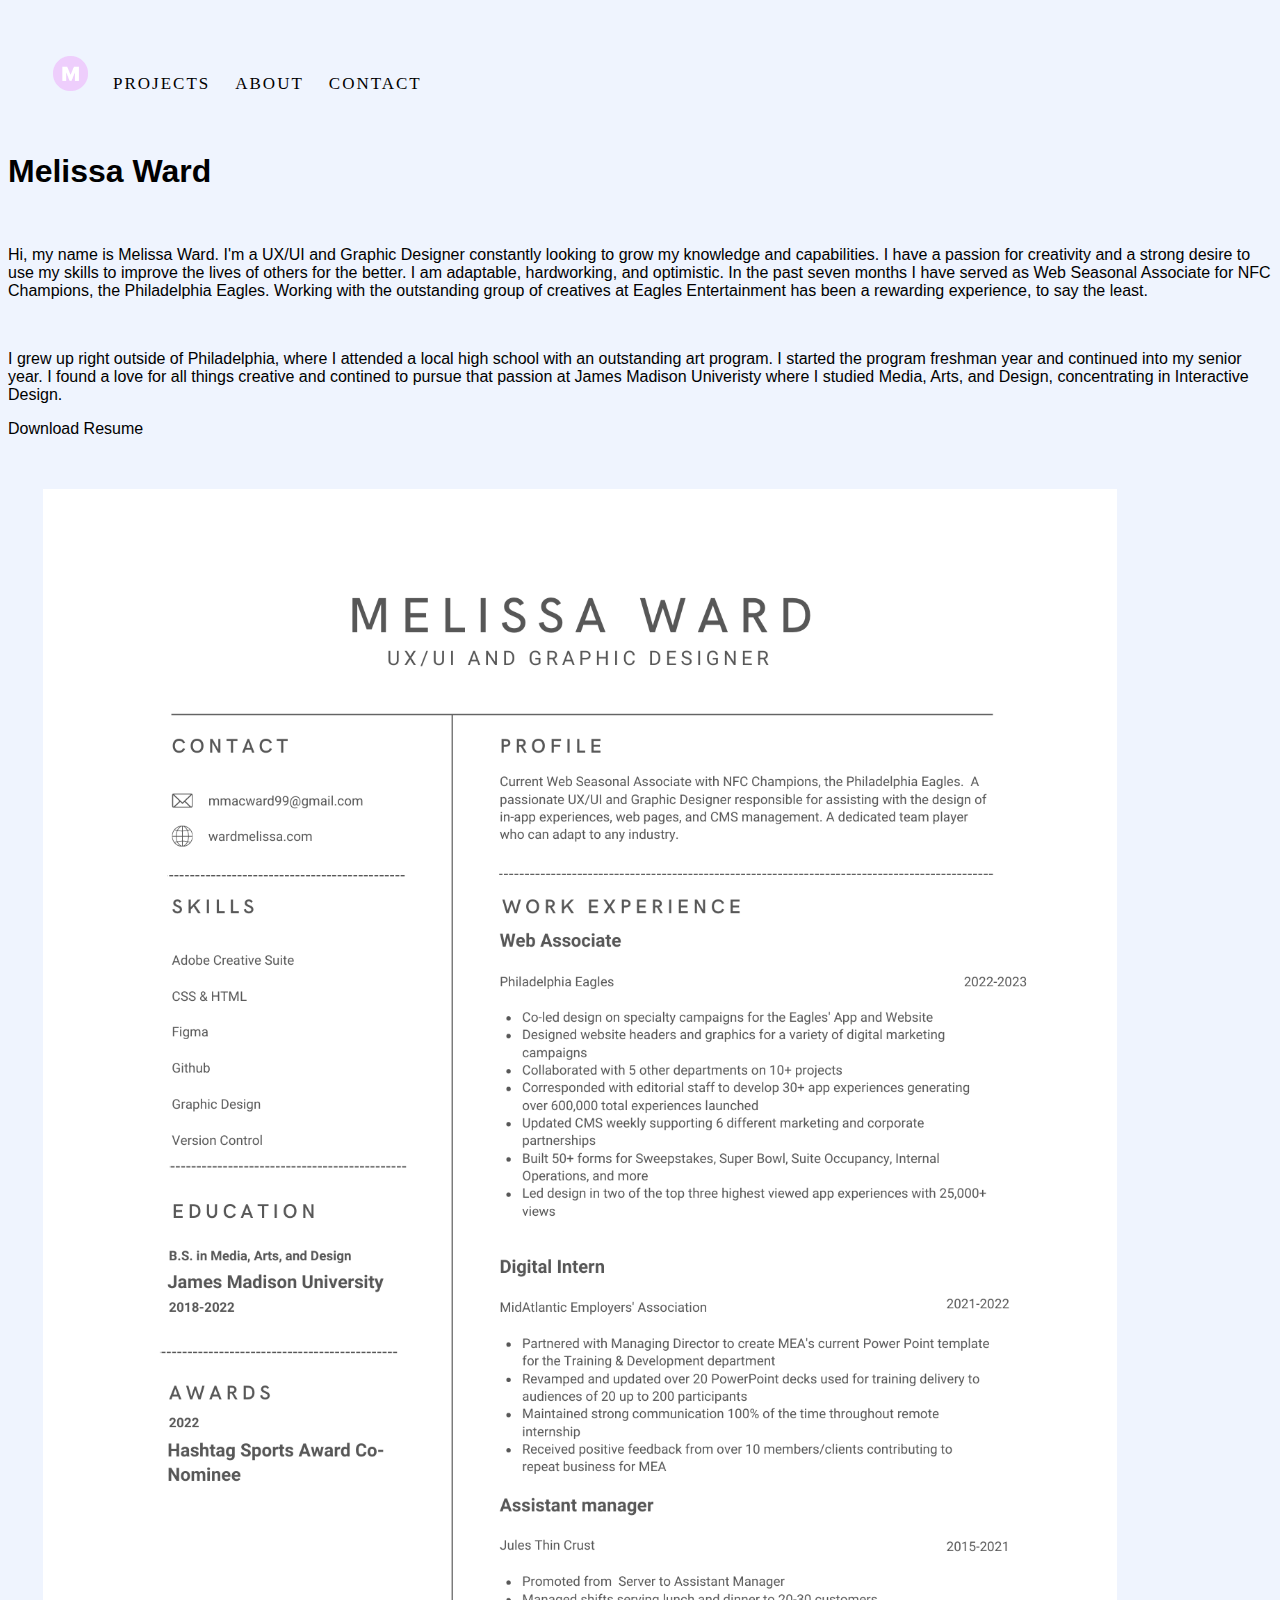
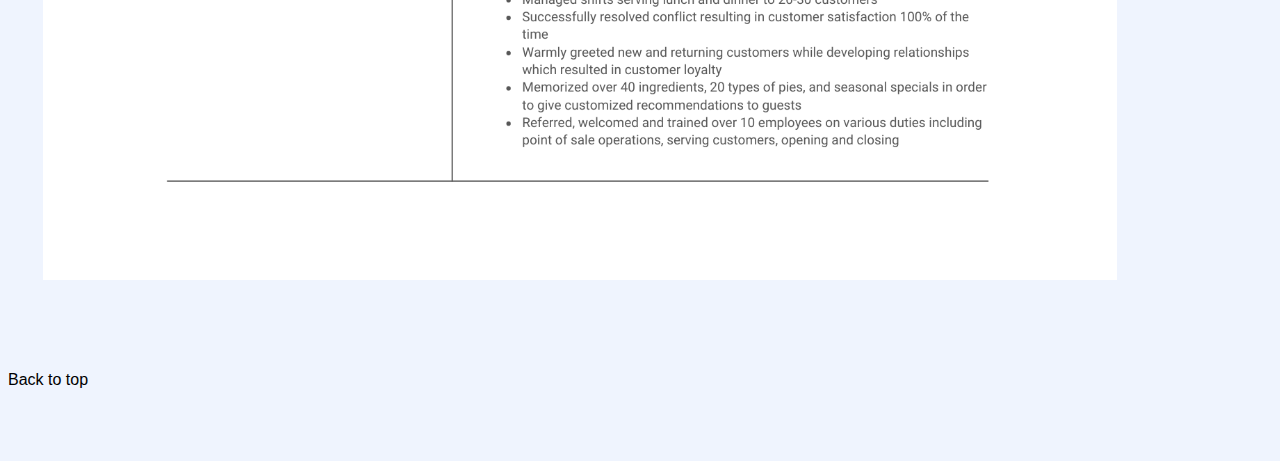
==== commit 14f21f1c: "redesign" ====
--- a/about.html
+++ b/about.html
@@ -7,7 +7,7 @@
     <meta name="author" content="Mark Otto, Jacob Thornton, and Bootstrap contributors">
     <meta name="generator" content="Hugo 0.84.0">
     <title>About</title>
-    <link rel="icon" type="image/png" href="./images/logologo.png">
+    <link rel="icon" type="image/png" href="./images/Logo.png">
     <link rel="canonical" href="https://getbootstrap.com/docs/5.0/examples/carousel/">
 
     
@@ -40,11 +40,11 @@
     
     <header>
       <div class="topnav" id="myTopnav">
-        <a class="navbar-brand" href="index.html"><img class="logo" src="./images/logologo.png" alt="Logo"></a>
+        <a class="navbar-brand" href="index.html"><img class="logo" src="./images/Logo.png" alt="Logo"></a>
         <ul>
-        <a href="index.html" button class="btn btn-primary">PROJECTS</a>
-       <a href="about.html" button class="btn btn-primary">ABOUT</a>
-       <a href="contact.html" button class="btn btn-primary">CONTACT</a>
+        <a href="index.html" button class="btn btn-mine">PROJECTS</a>
+       <a href="about.html" button class="btn btn-mine">ABOUT</a>
+       <a href="contact.html" button class="btn btn-mine">CONTACT</a>
       </ul>
         <a href="javascript:void(0);" class="icon" onclick="myFunction()">
           <i class="fa fa-bars"></i>
--- a/css/style.css
+++ b/css/style.css
@@ -7,8 +7,12 @@
   text-decoration: none;
 }
 
+a:visited, a:active, a:focus {
+  color: #000;
+}
+
 a:hover {
-  color: #254F7B;
+  color: #3A73F6;
 }
 
 .logo {
@@ -17,24 +21,27 @@
 
 /* Add a black background color to the top navigation */
 .topnav {
-  background-color: #F3EEE7;
+  background-color: #EFF4FE;
   overflow: hidden;
+  height: 40px;
 }
 
 /* Style the links inside the navigation bar */
 .topnav a {
   float: left;
   display: block;
-  color: #315F2A;
+  color: #000;
   text-align: center;
   text-decoration: none;
   font-size: 17px;
   margin-left: 25px;
+  background-color: #EFF4FE;
+  border: none;
 }
 
 /* Change the color of links on hover */
 .topnav a:hover {
-  color: #F3EEE7;
+  color: #000;
 }
 
 /* Add an active class to highlight the current page */
@@ -49,13 +56,13 @@
 }
 
 main {
-  background-color: #F3EEE7;
+  background-color: #EFF4FE;
   color: #000000;
   font-family: "Plus Jakarta Sans", sans-serif;
 }
 
 body {
-  background-color: #F3EEE7;
+  background-color: #EFF4FE;
 }
 
 li {
@@ -73,7 +80,16 @@
 }
 
 .title {
-  color: #BC403A;
+  -webkit-text-fill-color: hsla(0deg, 0%, 100%, 0);
+  -webkit-text-stroke-width: 1px;
+  -webkit-text-stroke-color: #000;
+  letter-spacing: 1px;
+  white-space: nowrap;
+  font-size: 75px;
+}
+
+.desc {
+  color: #3A73F6;
 }
 
 .arrow {
@@ -90,18 +106,10 @@
   text-align: left;
 }
 
-.box {
-  background-color: #BC403A;
-  width: 100%;
-  padding: 25px;
-  color: #F3EEE7;
-  text-align: left;
-}
-
 .landing {
   text-align: center;
   padding-bottom: 35px;
-  color: #254F7B;
+  color: #EECEFC;
 }
 
 p {
@@ -142,33 +150,35 @@
           animation-play-state: running;
 }
 
-.btn-primary {
-  border: solid;
-  border-color: #315F2A;
-  border-width: 2px;
-  border-radius: 30px;
+.btn-mine {
   padding-top: 2px;
   padding-bottom: 2px;
   letter-spacing: 2px;
-  background-color: #F3EEE7;
-  color: #315F2A;
-  --bs-btn-active-bg: #315F2A;
-  --bs-btn-active-color: #F3EEE7;
-  --bs-btn-active-border-color: #315F2A;
-  --bs-btn-bg: #F3EEE7;
-  --bs-btn-border-color: #315F2A;
-  --bs-btn-hover-bg: #F3EEE7;
-  --bs-btn-hover-border-color: #315F2A;
-  --bs-btn-disabled-bg: #F3EEE7;
-  --bs-btn-disabled-border-color: #315F2A;
-}
-
-.btn-primary:hover {
-  background-color: #315F2A;
-  color: #F3EEE7;
-  border-width: 2px;
-  border: solid;
-  border-color: #315F2A;
+  color: #000;
+}
+
+.btn-mine:focus, .btn-mine:active, .btn-mine:visited {
+  padding-top: 2px;
+  padding-bottom: 2px;
+  letter-spacing: 2px;
+  border: none;
+}
+
+.btn-mine:hover {
+  background-color: #fff;
+  color: #000;
+}
+
+.fa-solid {
+  color: #3A73F6;
+}
+
+.featurette-divider {
+  color: #3A73F6;
+}
+
+.intro {
+  padding-top: 75px;
 }
 
 /* The "responsive" class is added to the topnav with JavaScript when the user clicks on the icon. This class makes the topnav look good on small screens (display the links vertically instead of horizontally) */
@@ -183,30 +193,32 @@
     float: left;
     display: block;
     text-align: left;
+    background-color: #EFF4FE;
+    color: #000;
   }
   .topnav {
-    background-color: #F3EEE7;
-    overflow: hidden;
+    background-color: #EFF4FE;
+    color: #000;
   }
   /* Style the links inside the navigation bar */
   .topnav a {
     float: left;
     display: block;
-    color: #315F2A;
     text-align: center;
     text-decoration: none;
+    color: #000;
     font-size: 13px;
     margin-left: 10px;
+    background-color: #EFF4FE;
   }
   /* Change the color of links on hover */
   .topnav a:hover {
     background-color: none;
-    color: #F3EEE7;
+    color: #000;
   }
   /* Add an active class to highlight the current page */
   .topnav a.active {
-    background-color: #04AA6D;
-    color: white;
+    background-color: #EFF4FE;
   }
   /* Hide the link that should open and close the topnav on small screens */
   .topnav .icon {
@@ -217,4 +229,7 @@
     margin-bottom: 10px;
     margin-right: 5px;
   }
+  .row {
+    text-align: center;
+  }
 }/*# sourceMappingURL=style.css.map */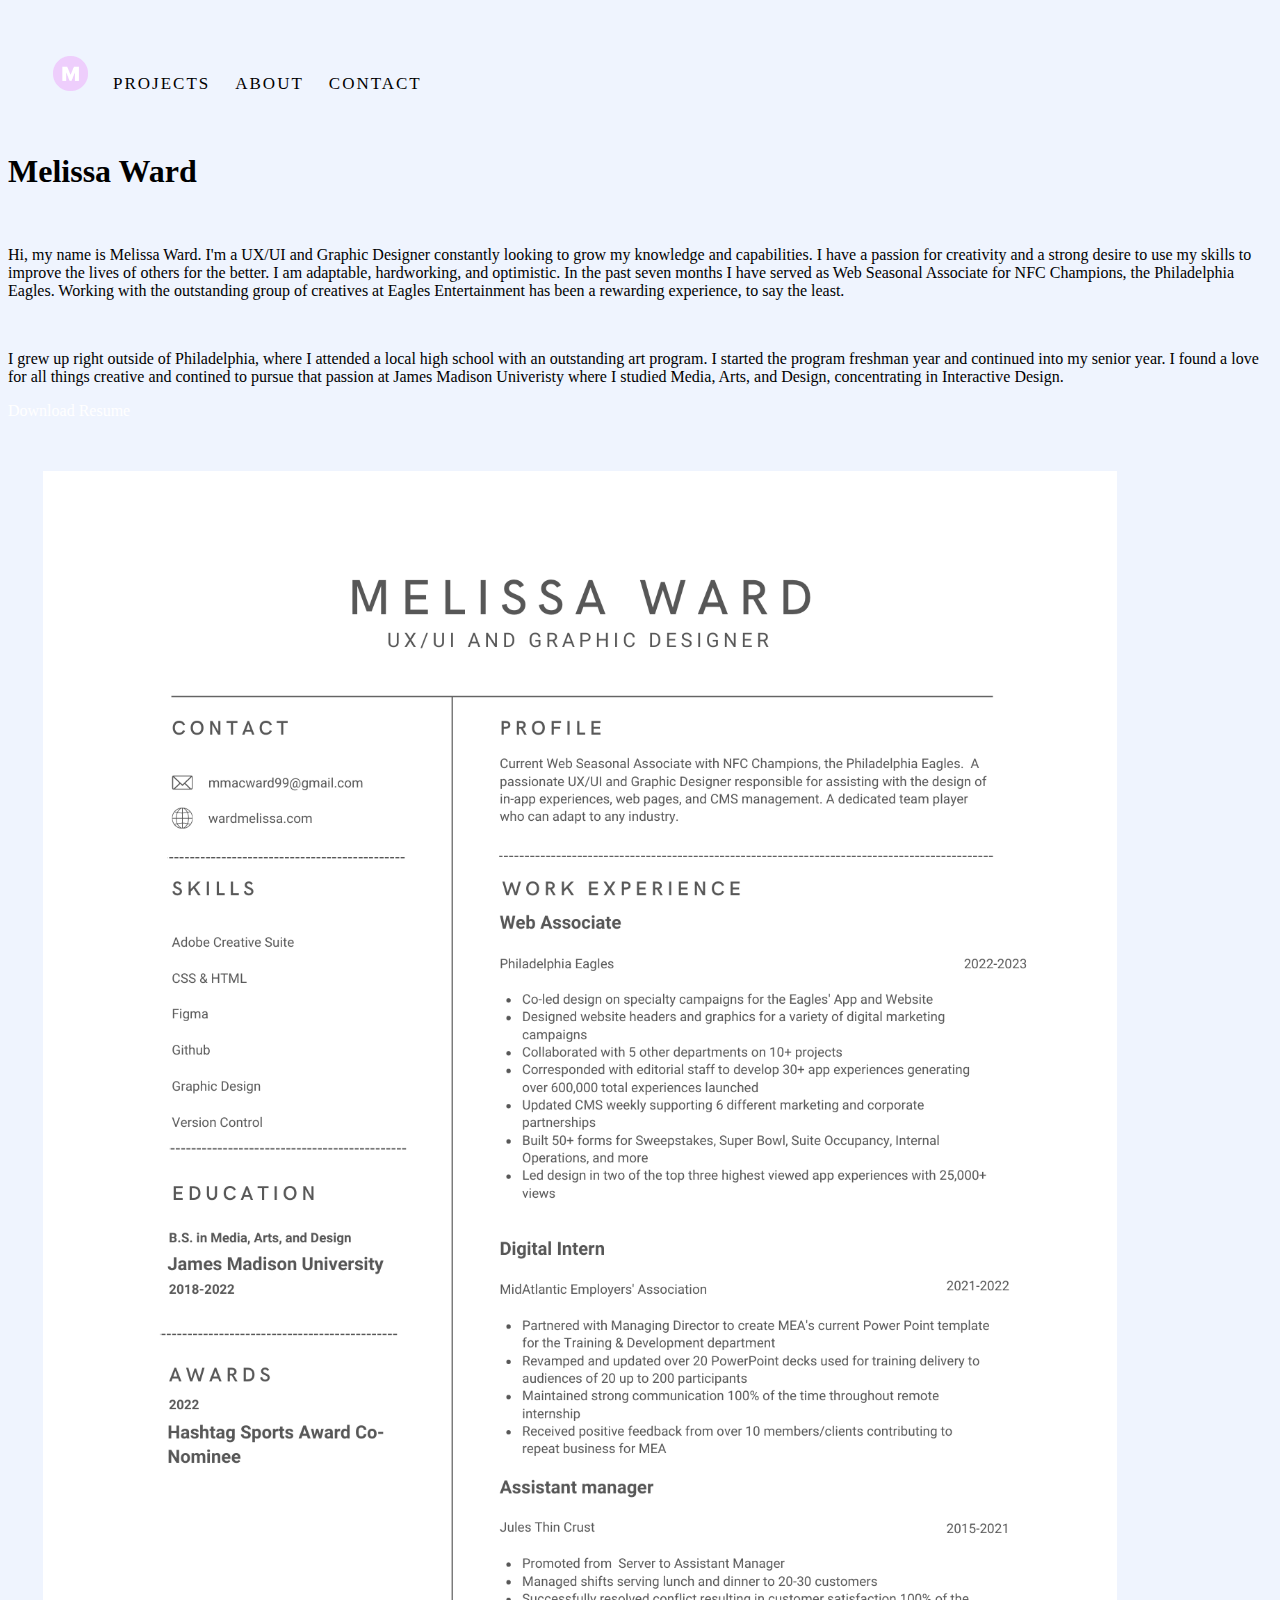
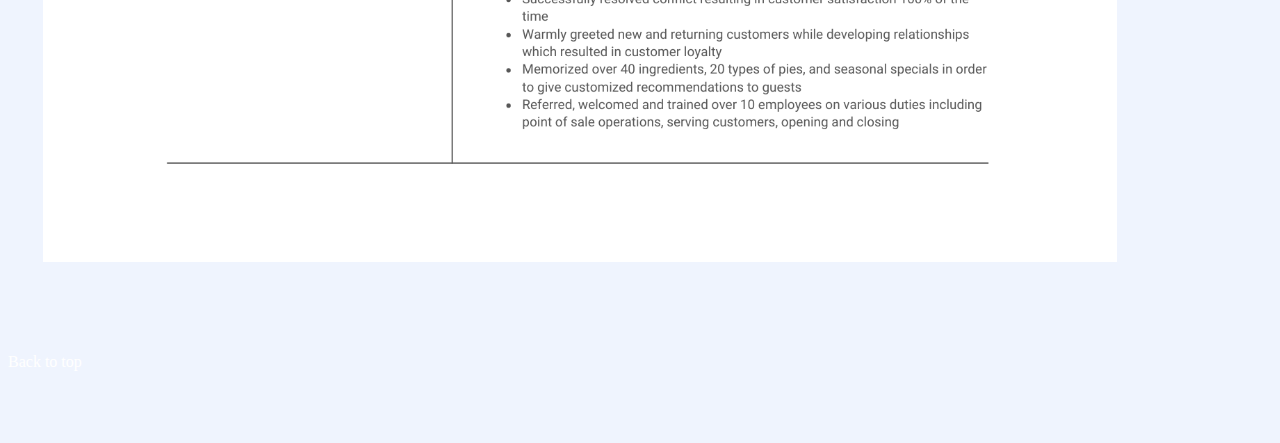
==== commit e4e91d6d: "new" ====
--- a/about.html
+++ b/about.html
@@ -9,6 +9,10 @@
     <title>About</title>
     <link rel="icon" type="image/png" href="./images/Logo.png">
     <link rel="canonical" href="https://getbootstrap.com/docs/5.0/examples/carousel/">
+    <link rel="preconnect" href="https://fonts.googleapis.com">
+  <link rel="preconnect" href="https://fonts.gstatic.com" crossorigin>
+  <link href="https://fonts.googleapis.com/css2?family=Lora&family=Roboto:wght@700&display=swap" rel="stylesheet">
+  <!-- Google Fonts -->
 
     
 
--- a/css/style.css
+++ b/css/style.css
@@ -1,14 +1,14 @@
 a:link {
-  color: #000000;
+  color: #ffffff;
 }
 
 a {
-  color: #000000;
+  color: #ffffff;
   text-decoration: none;
 }
 
 a:visited, a:active, a:focus {
-  color: #000;
+  color: #ffffff;
 }
 
 a:hover {
@@ -58,7 +58,6 @@
 main {
   background-color: #EFF4FE;
   color: #000000;
-  font-family: "Plus Jakarta Sans", sans-serif;
 }
 
 body {
@@ -80,9 +79,6 @@
 }
 
 .title {
-  -webkit-text-fill-color: hsla(0deg, 0%, 100%, 0);
-  -webkit-text-stroke-width: 1px;
-  -webkit-text-stroke-color: #000;
   letter-spacing: 1px;
   white-space: nowrap;
   font-size: 75px;
@@ -112,18 +108,6 @@
   color: #EECEFC;
 }
 
-p {
-  font-weight: 200;
-}
-
-h1 {
-  font-weight: 600;
-}
-
-h3 {
-  font-weight: 600;
-}
-
 .fade-in {
   -webkit-animation: fade-in 1s cubic-bezier(0.39, 0.575, 0.565, 1) both;
   animation: fade-in 1s cubic-bezier(0.39, 0.575, 0.565, 1) both;
@@ -179,6 +163,36 @@
 
 .intro {
   padding-top: 75px;
+}
+
+.scroll {
+  width: 250px;
+  height: 25px;
+  background-color: #3A73F6;
+  text-align: center;
+  padding-left: 10px;
+  padding-right: 5px;
+  border-radius: 30px;
+  color: #fff;
+  letter-spacing: 2px;
+  margin-top: 15px;
+}
+
+.back {
+  width: 130px;
+  height: 25px;
+  background-color: #3A73F6;
+  text-align: center;
+  padding-left: 10px;
+  padding-right: 5px;
+  border-radius: 30px;
+  color: #fff;
+  letter-spacing: 2px;
+}
+
+.mcmc-intro {
+  padding-left: 100px;
+  padding-right: 100px;
 }
 
 /* The "responsive" class is added to the topnav with JavaScript when the user clicks on the icon. This class makes the topnav look good on small screens (display the links vertically instead of horizontally) */
@@ -232,4 +246,29 @@
   .row {
     text-align: center;
   }
+  .featurette-divider {
+    text-align: center;
+  }
+  .intro {
+    text-align: center;
+  }
+  .title {
+    text-align: center;
+  }
+  .scroll {
+    width: 230px;
+    height: 25px;
+    background-color: #3A73F6;
+    text-align: center;
+    padding-left: 10px;
+    padding-right: 5px;
+    border-radius: 30px;
+    color: #fff;
+    letter-spacing: 2px;
+    margin-top: 15px;
+    margin-left: 120px;
+  }
+  .picture {
+    margin-top: 30px;
+  }
 }/*# sourceMappingURL=style.css.map */